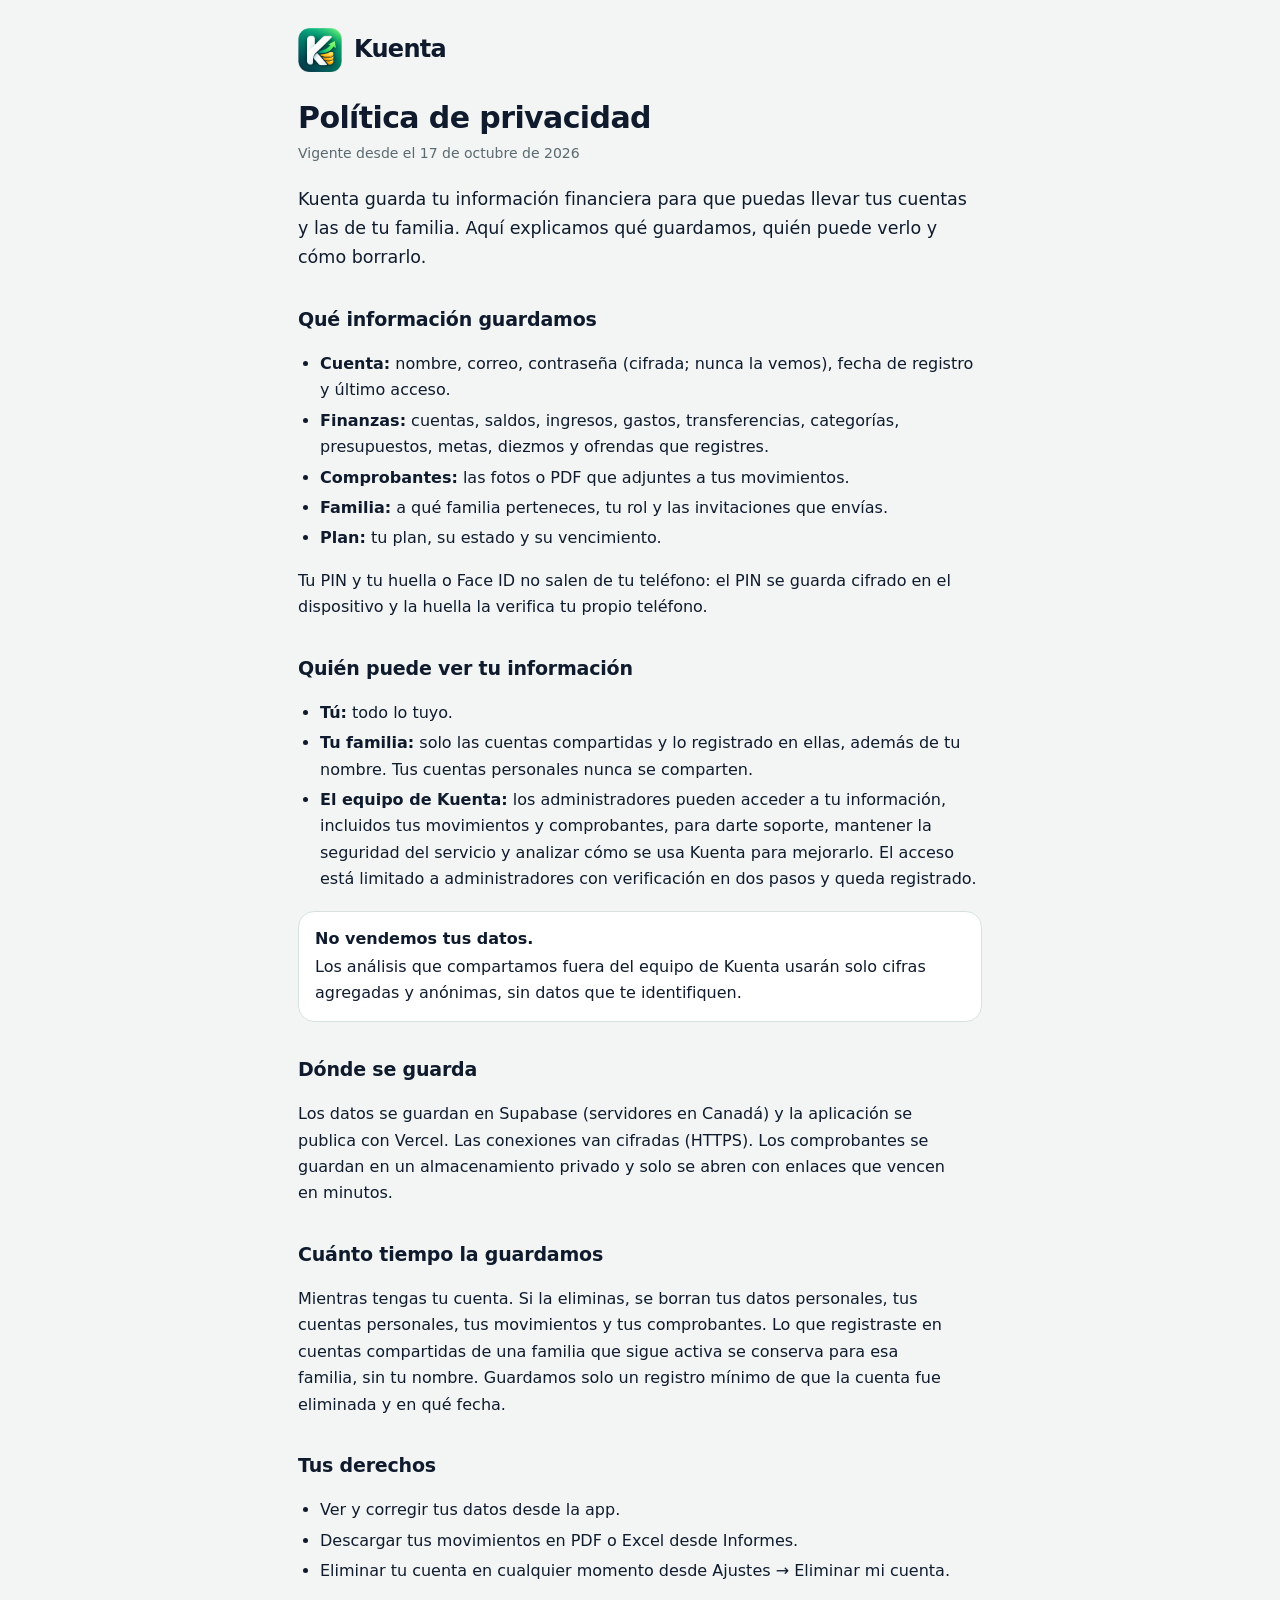
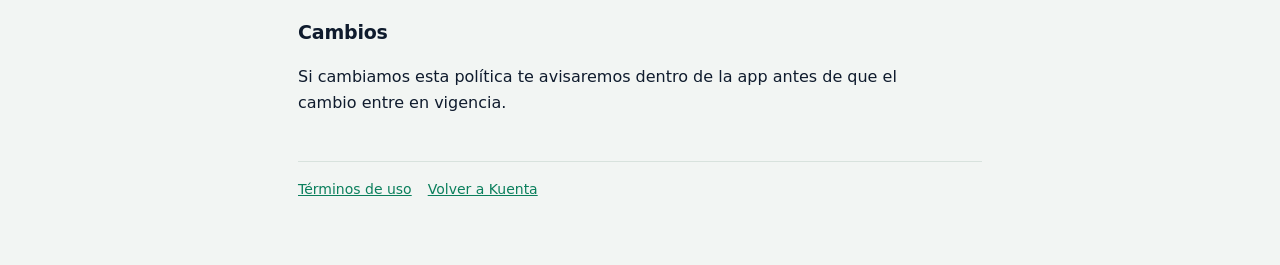
==== privacidad.html @ 12e1415e "Lanzamiento: suscripciones, eliminar cuenta, Olvidé mi PIN, legal y correcciones de la auditoría - M" ====
<!doctype html>
<html lang="es">
<head>
<meta charset="utf-8">
<meta name="viewport" content="width=device-width, initial-scale=1, viewport-fit=cover">
<meta http-equiv="Content-Security-Policy" content="default-src 'self'; script-src 'self'; style-src 'self' https://fonts.googleapis.com; font-src https://fonts.gstatic.com; img-src 'self'; object-src 'none'; base-uri 'self'; form-action 'none'">
<title>Privacidad · Kuenta</title>
<link rel="icon" href="icons/favicon-48.png" type="image/png">
<link rel="stylesheet" href="https://fonts.googleapis.com/css2?family=Sora:wght@600;700&family=Manrope:wght@400;600;700&display=swap">
<link rel="stylesheet" href="legal.css">
</head>
<body>
<main>
  <header><img src="icons/logo-mark.png" alt=""><a href="./">Kuenta</a></header>
  <h1>Política de privacidad</h1>
  <p class="meta">Vigente desde el 17 de octubre de 2026</p>
  <p class="lead">Kuenta guarda tu información financiera para que puedas llevar tus cuentas y las de tu familia. Aquí explicamos qué guardamos, quién puede verlo y cómo borrarlo.</p>

  <h2>Qué información guardamos</h2>
  <ul>
    <li><b>Cuenta:</b> nombre, correo, contraseña (cifrada; nunca la vemos), fecha de registro y último acceso.</li>
    <li><b>Finanzas:</b> cuentas, saldos, ingresos, gastos, transferencias, categorías, presupuestos, metas, diezmos y ofrendas que registres.</li>
    <li><b>Comprobantes:</b> las fotos o PDF que adjuntes a tus movimientos.</li>
    <li><b>Familia:</b> a qué familia perteneces, tu rol y las invitaciones que envías.</li>
    <li><b>Plan:</b> tu plan, su estado y su vencimiento.</li>
  </ul>
  <p>Tu PIN y tu huella o Face ID no salen de tu teléfono: el PIN se guarda cifrado en el dispositivo y la huella la verifica tu propio teléfono.</p>

  <h2>Quién puede ver tu información</h2>
  <ul>
    <li><b>Tú:</b> todo lo tuyo.</li>
    <li><b>Tu familia:</b> solo las cuentas compartidas y lo registrado en ellas, además de tu nombre. Tus cuentas personales nunca se comparten.</li>
    <li><b>El equipo de Kuenta:</b> los administradores pueden acceder a tu información, incluidos tus movimientos y comprobantes, para darte soporte, mantener la seguridad del servicio y analizar cómo se usa Kuenta para mejorarlo. El acceso está limitado a administradores con verificación en dos pasos y queda registrado.</li>
  </ul>
  <div class="box"><b>No vendemos tus datos.</b>Los análisis que compartamos fuera del equipo de Kuenta usarán solo cifras agregadas y anónimas, sin datos que te identifiquen.</div>

  <h2>Dónde se guarda</h2>
  <p>Los datos se guardan en Supabase (servidores en Canadá) y la aplicación se publica con Vercel. Las conexiones van cifradas (HTTPS). Los comprobantes se guardan en un almacenamiento privado y solo se abren con enlaces que vencen en minutos.</p>

  <h2>Cuánto tiempo la guardamos</h2>
  <p>Mientras tengas tu cuenta. Si la eliminas, se borran tus datos personales, tus cuentas personales, tus movimientos y tus comprobantes. Lo que registraste en cuentas compartidas de una familia que sigue activa se conserva para esa familia, sin tu nombre. Guardamos solo un registro mínimo de que la cuenta fue eliminada y en qué fecha.</p>

  <h2>Tus derechos</h2>
  <ul>
    <li>Ver y corregir tus datos desde la app.</li>
    <li>Descargar tus movimientos en PDF o Excel desde Informes.</li>
    <li>Eliminar tu cuenta en cualquier momento desde Ajustes → Eliminar mi cuenta.</li>
  </ul>
  <p hidden>Para cualquier consulta sobre privacidad escríbenos a <b data-support></b>.</p>

  <h2>Cambios</h2>
  <p>Si cambiamos esta política te avisaremos dentro de la app antes de que el cambio entre en vigencia.</p>

  <footer><a href="terminos.html">Términos de uso</a><a href="./">Volver a Kuenta</a></footer>
</main>
<script src="config.js"></script>
<script src="legal.js"></script>
</body>
</html>
---- legal.css ----
/* Kuenta — páginas legales: documento de lectura, una columna */
:root{
  --bg:#F2F5F3; --surface:#FFFFFF; --fg:#0F1B2D; --muted:#5B6A70; --line:#D8E2DD; --brand:#0B7F5C; --brand-soft:#DCF1E7;
  --f-display:'Sora', ui-sans-serif, system-ui, sans-serif;
  --f-body:'Manrope', ui-sans-serif, system-ui, -apple-system, 'Segoe UI', sans-serif;
  color-scheme:light;
}
@media (prefers-color-scheme: dark){ :root{
  --bg:#0B1513; --surface:#12201C; --fg:#E8F1ED; --muted:#93A69F; --line:#25372F; --brand:#34D399; --brand-soft:#173A2F; color-scheme:dark }}
*{box-sizing:border-box}
body{margin:0;background:var(--bg);color:var(--fg);font-family:var(--f-body);font-size:16px;line-height:1.65;-webkit-font-smoothing:antialiased}
main{max-width:720px;margin:0 auto;padding:calc(28px + env(safe-area-inset-top,0px)) 18px 64px}
header{display:flex;align-items:center;gap:12px;margin-bottom:28px}
header img{width:44px;height:44px}
header a{color:var(--fg);text-decoration:none;font-family:var(--f-display);font-weight:700;font-size:24px;letter-spacing:-.03em}
h1{font-family:var(--f-display);font-size:30px;line-height:1.2;letter-spacing:-.02em;margin:0 0 6px;text-wrap:balance}
h2{font-family:var(--f-display);font-size:19px;letter-spacing:-.01em;margin:32px 0 8px;text-wrap:balance}
p,li{max-width:65ch}
ul{padding-left:22px}
li{margin:4px 0}
a{color:var(--brand)}
.meta{color:var(--muted);font-size:14px;margin:0 0 20px}
.lead{font-size:17.5px}
.box{background:var(--surface);border:1px solid var(--line);border-radius:16px;padding:14px 16px;margin:18px 0}
.box b{display:block;margin-bottom:2px}
footer{margin-top:44px;padding-top:16px;border-top:1px solid var(--line);color:var(--muted);font-size:14px;display:flex;gap:16px;flex-wrap:wrap}
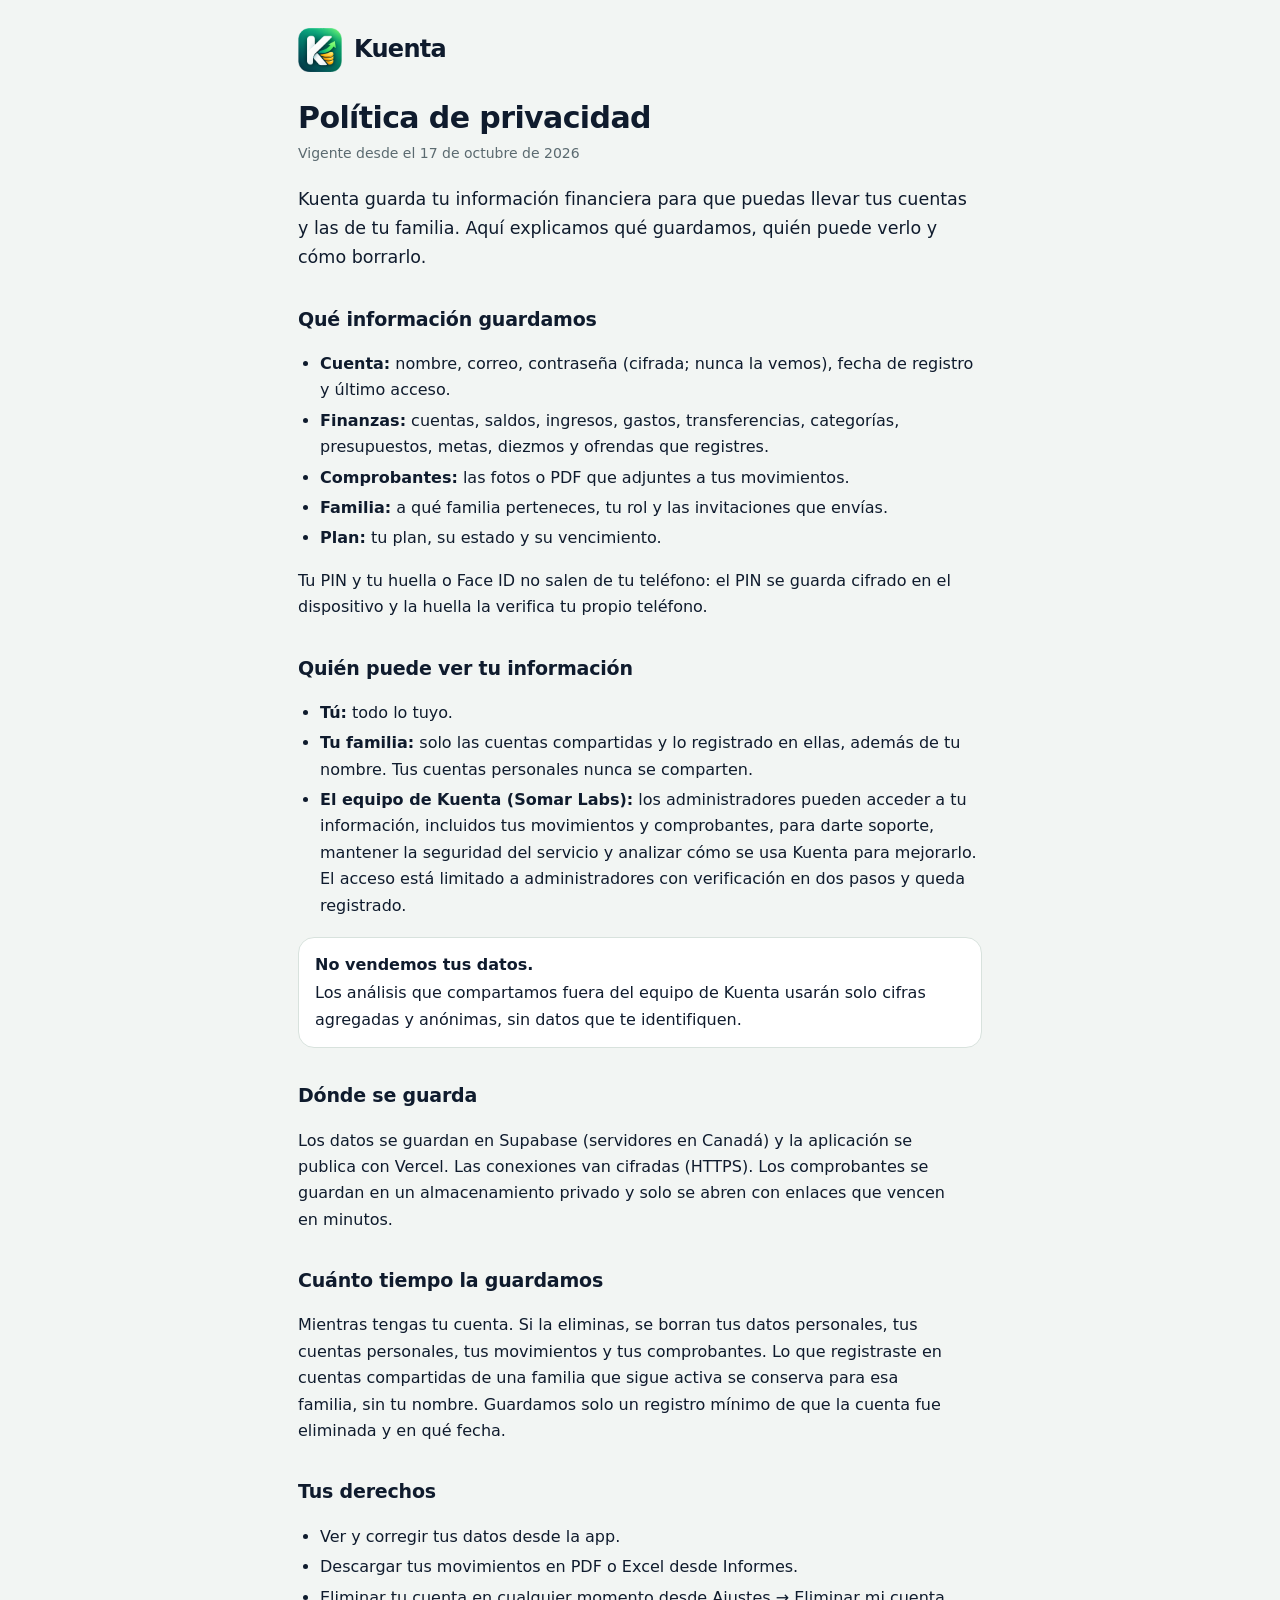
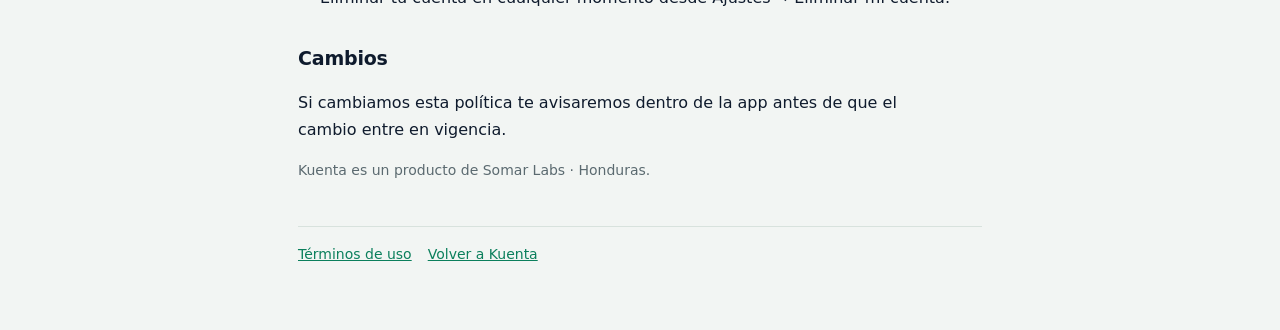
==== commit b4400bc1: "Crédito de Somar Labs en el acceso, Ajustes y páginas legales Co-Authored-By: Claude Opus 5.5 <norep" ====
--- a/privacidad.html
+++ b/privacidad.html
@@ -30,7 +30,7 @@
   <ul>
     <li><b>Tú:</b> todo lo tuyo.</li>
     <li><b>Tu familia:</b> solo las cuentas compartidas y lo registrado en ellas, además de tu nombre. Tus cuentas personales nunca se comparten.</li>
-    <li><b>El equipo de Kuenta:</b> los administradores pueden acceder a tu información, incluidos tus movimientos y comprobantes, para darte soporte, mantener la seguridad del servicio y analizar cómo se usa Kuenta para mejorarlo. El acceso está limitado a administradores con verificación en dos pasos y queda registrado.</li>
+    <li><b>El equipo de Kuenta (Somar Labs):</b> los administradores pueden acceder a tu información, incluidos tus movimientos y comprobantes, para darte soporte, mantener la seguridad del servicio y analizar cómo se usa Kuenta para mejorarlo. El acceso está limitado a administradores con verificación en dos pasos y queda registrado.</li>
   </ul>
   <div class="box"><b>No vendemos tus datos.</b>Los análisis que compartamos fuera del equipo de Kuenta usarán solo cifras agregadas y anónimas, sin datos que te identifiquen.</div>
 
@@ -51,6 +51,7 @@
   <h2>Cambios</h2>
   <p>Si cambiamos esta política te avisaremos dentro de la app antes de que el cambio entre en vigencia.</p>
 
+  <p class="meta" style="margin-top:28px">Kuenta es un producto de Somar Labs · Honduras.</p>
   <footer><a href="terminos.html">Términos de uso</a><a href="./">Volver a Kuenta</a></footer>
 </main>
 <script src="config.js"></script>
